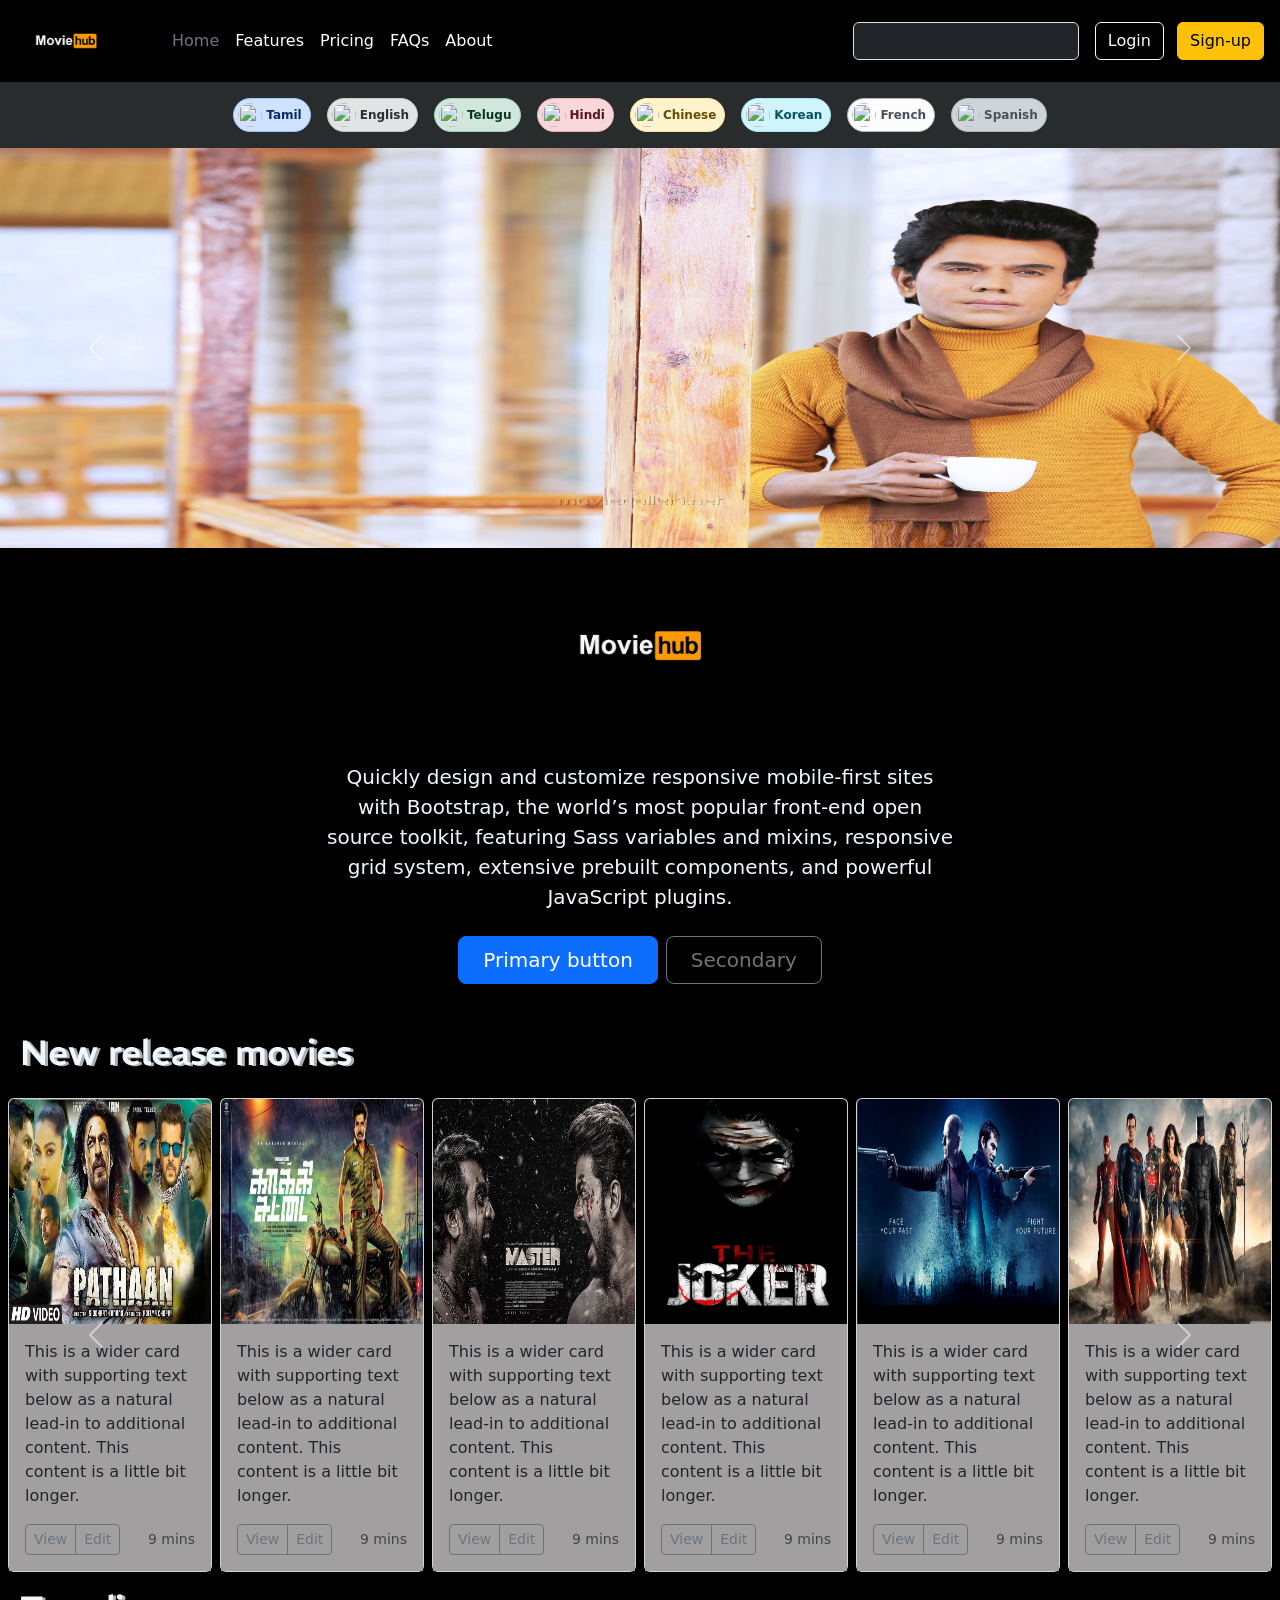
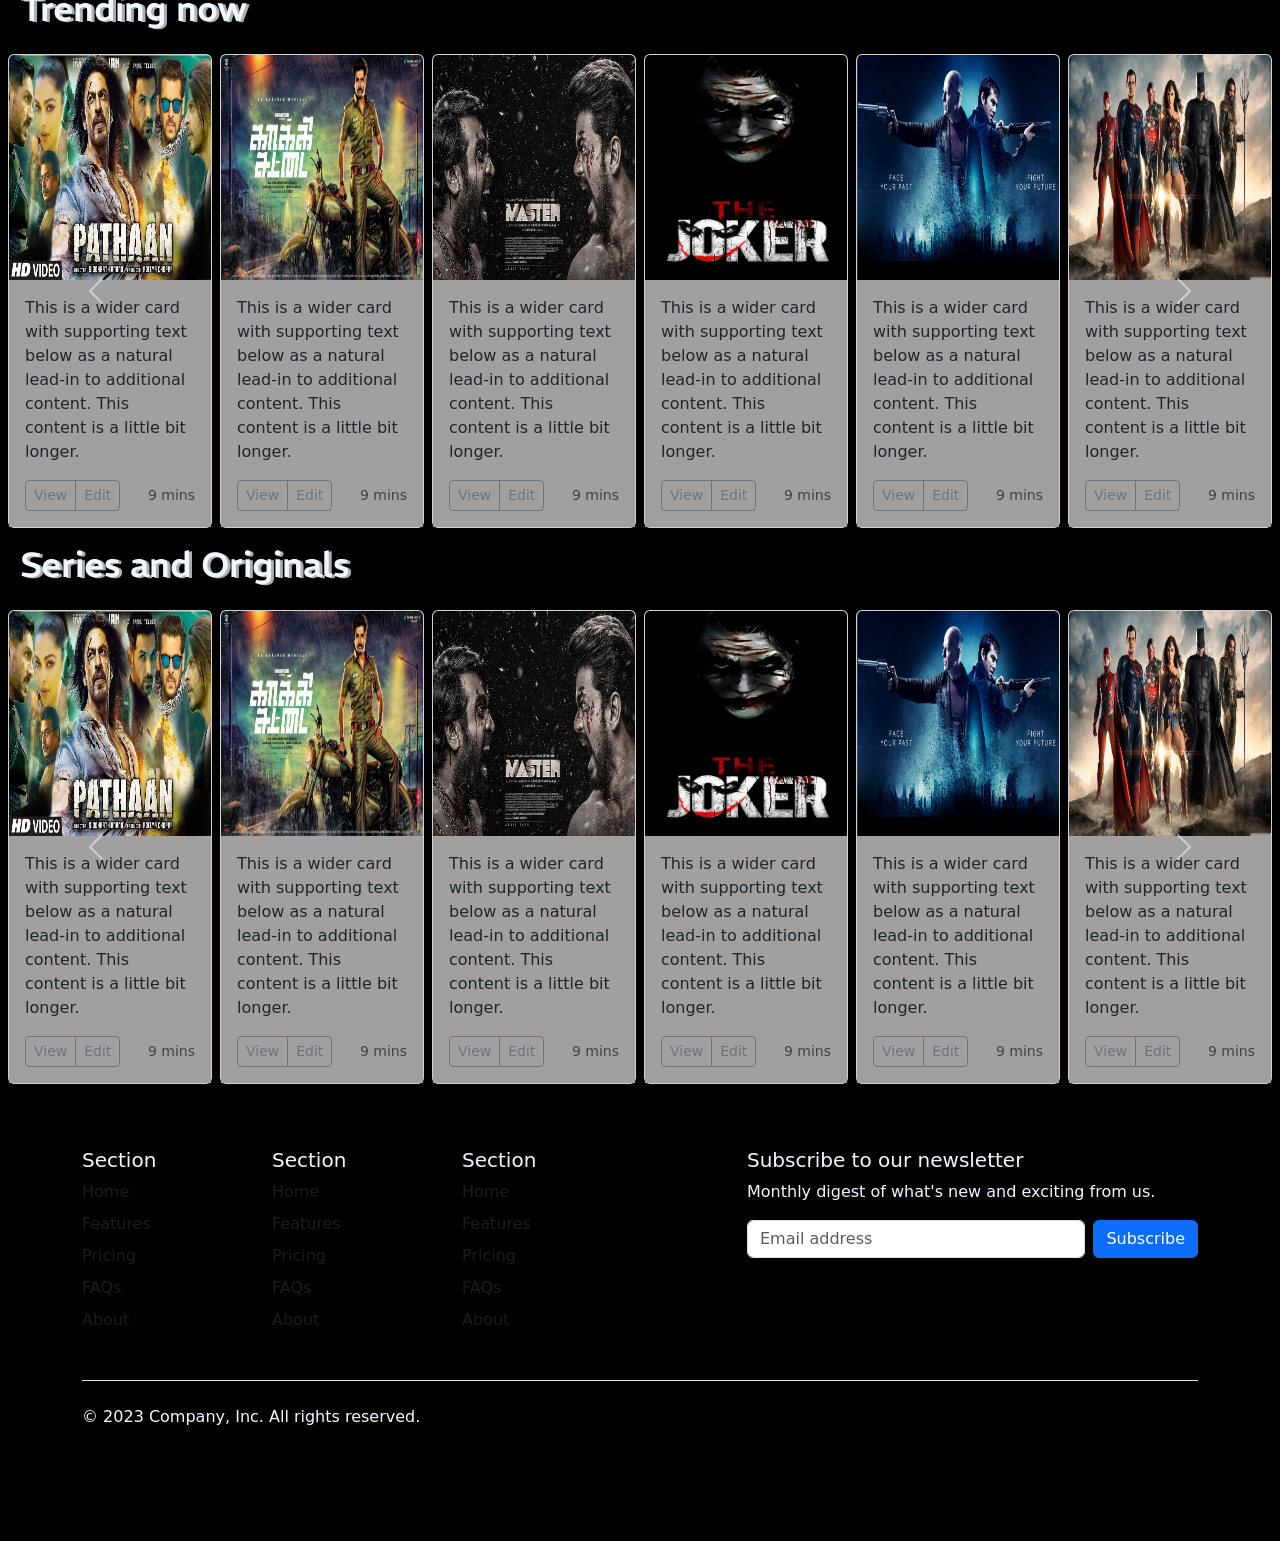
==== index.html @ 7dfe5f11 "file name change" ====
<!DOCTYPE html>
<html lang="en">
    <title>demo page</title>
    <link href="https://cdn.jsdelivr.net/npm/bootstrap@5.3.1/dist/css/bootstrap.min.css" rel="stylesheet" integrity="sha384-4bw+/aepP/YC94hEpVNVgiZdgIC5+VKNBQNGCHeKRQN+PtmoHDEXuppvnDJzQIu9" crossorigin="anonymous">
    <script src="https://cdn.jsdelivr.net/npm/bootstrap@5.3.1/dist/js/bootstrap.bundle.min.js" integrity="sha384-HwwvtgBNo3bZJJLYd8oVXjrBZt8cqVSpeBNS5n7C8IVInixGAoxmnlMuBnhbgrkm" crossorigin="anonymous"></script>

<head>
    <meta charset="UTF-8">
    <meta name="viewport" content="width=device-width, initial-scale=1.0">
    <title>Document</title>
    <link rel="stylesheet" href="Style.css">
    <link href="css/bootstrap.css" rel="stylesheet" type="text/css" />
    <script src="js/bootstrap.js"></script>
    <script src="js/jquery-1.7.1.min.js"></script>
    <script src="js/bootstrap-transition.js"></script>
    <link rel="stylesheet" href="style.css">
    <link rel="preconnect" href="https://fonts.googleapis.com">
<link rel="preconnect" href="https://fonts.gstatic.com" crossorigin>
<link href="https://fonts.googleapis.com/css2?family=REM:wght@300&display=swap" rel="stylesheet">
</head>
<body style="background-color: black;">
    <header class="p-3" style="">
        <div class="container.fluid">

          <div class="d-flex flex-wrap align-items-center justify-content-center justify-content-lg-start">
            <img src="images/logo.png " height="50px" border-radius="30px" alt="">
            <a href="/" class="d-flex align-items-center mb-2 mb-lg-0 text-white text-decoration-none">
              <svg class="bi me-2" width="40" height="32" role="img" aria-label="Bootstrap"><use xlink:href="#bootstrap"></use></svg>
            </a>
            
            <ul class="nav col-12 col-lg-auto me-lg-auto mb-2 justify-content-center mb-md-0">
              <li><a href="#" class="nav-link px-2 text-secondary">Home</a></li>
              <li><a href="#" class="nav-link px-2 text-white">Features</a></li>
              <li><a href="#" class="nav-link px-2 text-white">Pricing</a></li>
              <li><a href="#" class="nav-link px-2 text-white">FAQs</a></li>
              <li><a href="#" class="nav-link px-2 text-white">About</a></li>
            </ul>
    
            <form class="col-12 col-lg-auto mb-3 mb-lg-0 me-lg-3" role="search">
              <input type="search" class="form-control form-control-dark text-bg-dark" placeholder="Search..." aria-label="Search">
            </form>
    
            <div class="text-end">
              <button type="button" class="btn btn-outline-light me-2">Login</button>
              <button type="button" class="btn btn-warning">Sign-up</button>
            </div>
          </div>
        </div>
      </header>

      <div class="d-flex gap-3 justify-content-center py-3  " style="background-color: rgb(41, 44, 44);">
        <span class="badge d-flex align-items-center p-1 pe-2 text-primary-emphasis bg-primary-subtle border border-primary-subtle rounded-pill">
          <img class="rounded-circle me-1" width="24" height="24" src="https://github.com/mdo.png" alt="">Tamil
        </span>
        <span class="badge d-flex align-items-center p-1 pe-2 text-secondary-emphasis bg-secondary-subtle border border-secondary-subtle rounded-pill">
          <img class="rounded-circle me-1" width="24" height="24" src="https://github.com/mdo.png" alt="">English
        </span>
        <span class="badge d-flex align-items-center p-1 pe-2 text-success-emphasis bg-success-subtle border border-success-subtle rounded-pill">
          <img class="rounded-circle me-1" width="24" height="24" src="https://github.com/mdo.png" alt="">Telugu
        </span>
        <span class="badge d-flex align-items-center p-1 pe-2 text-danger-emphasis bg-danger-subtle border border-danger-subtle rounded-pill">
          <img class="rounded-circle me-1" width="24" height="24" src="https://github.com/mdo.png" alt="">Hindi
        </span>
        <span class="badge d-flex align-items-center p-1 pe-2 text-warning-emphasis bg-warning-subtle border border-warning-subtle rounded-pill">
          <img class="rounded-circle me-1" width="24" height="24" src="https://github.com/mdo.png" alt="">Chinese
        </span>
        <span class="badge d-flex align-items-center p-1 pe-2 text-info-emphasis bg-info-subtle border border-info-subtle rounded-pill">
          <img class="rounded-circle me-1" width="24" height="24" src="https://github.com/mdo.png" alt="">Korean
        </span>
        <span class="badge d-flex align-items-center p-1 pe-2 text-dark-emphasis bg-light-subtle border border-dark-subtle rounded-pill">
          <img class="rounded-circle me-1" width="24" height="24" src="https://github.com/mdo.png" alt="">French
        </span>
        <span class="badge d-flex align-items-center p-1 pe-2 text-dark-emphasis bg-dark-subtle border border-dark-subtle rounded-pill">
          <img class="rounded-circle me-1" width="24" height="24" src="https://github.com/mdo.png" alt="">Spanish
        </span>
      </div>
      

      <div id="carouselExample" class="carousel slide">
        <div class="carousel-inner">
          <div class="carousel-item active">
            <img src="images/001.jpg" height="400px" class="d-block w-100" alt="...">
          </div>
          <div class="carousel-item">
            <img src="images/002.jpg" height="400px"  class="d-block w-100" alt="...">
          </div>
          <div class="carousel-item">
            <img src="images/003.jpg" height="400px"  class="d-block w-100" alt="...">
          </div>
          <div class="carousel-item">
            <img src="images/004.jpg" height="400px"  class="d-block w-100" alt="...">
          </div>
        </div>
        <button class="carousel-control-prev" type="button" data-bs-target="#carouselExample" data-bs-slide="prev">
          <span class="carousel-control-prev-icon" aria-hidden="true"></span>
          <span class="visually-hidden">Previous</span>
        </button>
        <button class="carousel-control-next" type="button" data-bs-target="#carouselExample" data-bs-slide="next">
          <span class="carousel-control-next-icon" aria-hidden="true"></span>
          <span class="visually-hidden">Next</span>
        </button>
      </div>


      <div class="px-2 my-5 text-center">
        <img class="d-block mx-auto " src="images/logo.png" alt="" width="200px" height="100px">
        <h1 class="display-5 fw-bold text-body-emphasis" style="color: aliceblue;">Centered hero</h1>
        <div class="col-lg-6 mx-auto">
          <p class="lead mb-4" style="color: aliceblue;">Quickly design and customize responsive mobile-first sites with Bootstrap, the world’s most popular front-end open source toolkit, featuring Sass variables and mixins, responsive grid system, extensive prebuilt components, and powerful JavaScript plugins.</p>
          <div class="d-grid gap-2 d-sm-flex justify-content-sm-center">
            <button type="button" class="btn btn-primary btn-lg px-4 gap-3">Primary button</button>
            <button type="button" class="btn btn-outline-secondary btn-lg px-4">Secondary</button>
          </div>
        </div>
      </div>
      
      <div>
        <h1 style=" font-family: 'REM', sans-serif; color: aliceblue; font-size: 35px; text-shadow: 3px 1px rgb(176, 174, 174) ; padding-left: 20px;"> New release movies </h1>
      </div>

      <div id="carouselone" class="carousel slide">
        <div class="carousel-inner">
          <div class="carousel-item active">
            <div class="row row-cols-1 row-cols-sm-2 row-cols-md-6 g-2 px-2 py-3 " height="20px">
                <div class="col" style="height: 20px;">
                  <div class="card shadow-sm" style=>
                    <img class="card-img-top" src="images/img6.jpg" height="225" alt="">
                    
                    <div class="card-body" style="background-color: rgb(161, 159, 159);">
                      <p class="card-text">This is a wider card with supporting text below as a natural lead-in to additional content. This content is a little bit longer.</p>
                      <div class="d-flex justify-content-between align-items-center">
                        <div class="btn-group">
                          <button type="button" class="btn btn-sm btn-outline-secondary">View</button>
                          <button type="button" class="btn btn-sm btn-outline-secondary">Edit</button>
                        </div>
                        <small class="text-body-secondary">9 mins</small>
                      </div>
                    </div>
                  </div>
                </div>
                <div class="col " >
                  <div class="card shadow-sm">
                    <img class="card-img-top" src="images/img4.jpg" height="225" alt="">
        
        
                    <div class="card-body" style="background-color: rgb(161, 159, 159);">
                      <p class="card-text">This is a wider card with supporting text below as a natural lead-in to additional content. This content is a little bit longer.</p>
                      <div class="d-flex justify-content-between align-items-center">
                        <div class="btn-group">
                          <button type="button" class="btn btn-sm btn-outline-secondary">View</button>
                          <button type="button" class="btn btn-sm btn-outline-secondary">Edit</button>
                        </div>
                        <small class="text-body-secondary">9 mins</small>
                      </div>
                    </div>
                  </div>
                </div>
                <div class="col">
                  <div class="card shadow-sm">
                    <img class="card-img-top" src="images/img5.jpg" height="225" alt="">
        
                    <div class="card-body" style="background-color: rgb(161, 159, 159);">
                      <p class="card-text">This is a wider card with supporting text below as a natural lead-in to additional content. This content is a little bit longer.</p>
                      <div class="d-flex justify-content-between align-items-center">
                        <div class="btn-group">
                          <button type="button" class="btn btn-sm btn-outline-secondary">View</button>
                          <button type="button" class="btn btn-sm btn-outline-secondary">Edit</button>
                        </div>
                        <small class="text-body-secondary">9 mins</small>
                      </div>
                    </div>
                  </div>
                </div>
        
                <div class="col">
                  <div class="card shadow-sm">
                    <img class="card-img-top" src="images/m4.jpg" height="225" alt="">
        
                    <div class="card-body" style="background-color: rgb(161, 159, 159);">
                      <p class="card-text">This is a wider card with supporting text below as a natural lead-in to additional content. This content is a little bit longer.</p>
                      <div class="d-flex justify-content-between align-items-center">
                        <div class="btn-group">
                          <button type="button" class="btn btn-sm btn-outline-secondary">View</button>
                          <button type="button" class="btn btn-sm btn-outline-secondary">Edit</button>
                        </div>
                        <small class="text-body-secondary">9 mins</small>
                      </div>
                    </div>
                  </div>
                </div>
                <div class="col">
                  <div class="card shadow-sm">
                    <img class="card-img-top" src="images/m5.webp" height="225" alt="">
        
                    <div class="card-body" style="background-color: rgb(161, 159, 159);">
                      <p class="card-text">This is a wider card with supporting text below as a natural lead-in to additional content. This content is a little bit longer.</p>
                      <div class="d-flex justify-content-between align-items-center">
                        <div class="btn-group">
                          <button type="button" class="btn btn-sm btn-outline-secondary">View</button>
                          <button type="button" class="btn btn-sm btn-outline-secondary">Edit</button>
                        </div>
                        <small class="text-body-secondary">9 mins</small>
                      </div>
                    </div>
                  </div>
                </div>
                <div class="col">
                  <div class="card shadow-sm">
                    <img class="card-img-top" src="images/m6.jpg" height="225" alt="">
        
                    <div class="card-body" style="background-color: rgb(161, 159, 159);">
                      <p class="card-text">This is a wider card with supporting text below as a natural lead-in to additional content. This content is a little bit longer.</p>
                      <div class="d-flex justify-content-between align-items-center">
                        <div class="btn-group">
                          <button type="button" class="btn btn-sm btn-outline-secondary">View</button>
                          <button type="button" class="btn btn-sm btn-outline-secondary">Edit</button>
                        </div>
                        <small class="text-body-secondary">9 mins</small>
                      </div>
                    </div>
                  </div>
                </div>
        
                
              </div>
        
          </div>
          <div class="carousel-item">
            <div class="row row-cols-1 row-cols-sm-2 row-cols-md-6 g-2 px-2 py-3 " height="20px">
                <div class="col" style="height: 20px;">
                  <div class="card shadow-sm" style=>
                    <img class="card-img-top" src="images/img6.jpg" height="225" alt="">
                    
                    <div class="card-body" style="background-color: rgb(161, 159, 159);">
                      <p class="card-text">This is a wider card with supporting text below as a natural lead-in to additional content. This content is a little bit longer.</p>
                      <div class="d-flex justify-content-between align-items-center">
                        <div class="btn-group">
                          <button type="button" class="btn btn-sm btn-outline-secondary">View</button>
                          <button type="button" class="btn btn-sm btn-outline-secondary">Edit</button>
                        </div>
                        <small class="text-body-secondary">9 mins</small>
                      </div>
                    </div>
                  </div>
                </div>
                <div class="col " >
                  <div class="card shadow-sm">
                    <img class="card-img-top" src="images/img4.jpg" height="225" alt="">
        
        
                    <div class="card-body" style="background-color: rgb(161, 159, 159);">
                      <p class="card-text">This is a wider card with supporting text below as a natural lead-in to additional content. This content is a little bit longer.</p>
                      <div class="d-flex justify-content-between align-items-center">
                        <div class="btn-group">
                          <button type="button" class="btn btn-sm btn-outline-secondary">View</button>
                          <button type="button" class="btn btn-sm btn-outline-secondary">Edit</button>
                        </div>
                        <small class="text-body-secondary">9 mins</small>
                      </div>
                    </div>
                  </div>
                </div>
                <div class="col">
                  <div class="card shadow-sm">
                    <img class="card-img-top" src="images/img5.jpg" height="225" alt="">
        
                    <div class="card-body" style="background-color: rgb(161, 159, 159);">
                      <p class="card-text">This is a wider card with supporting text below as a natural lead-in to additional content. This content is a little bit longer.</p>
                      <div class="d-flex justify-content-between align-items-center">
                        <div class="btn-group">
                          <button type="button" class="btn btn-sm btn-outline-secondary">View</button>
                          <button type="button" class="btn btn-sm btn-outline-secondary">Edit</button>
                        </div>
                        <small class="text-body-secondary">9 mins</small>
                      </div>
                    </div>
                  </div>
                </div>
        
                <div class="col">
                  <div class="card shadow-sm">
                    <img class="card-img-top" src="images/m4.jpg" height="225" alt="">
        
                    <div class="card-body" style="background-color: rgb(161, 159, 159);">
                      <p class="card-text">This is a wider card with supporting text below as a natural lead-in to additional content. This content is a little bit longer.</p>
                      <div class="d-flex justify-content-between align-items-center">
                        <div class="btn-group">
                          <button type="button" class="btn btn-sm btn-outline-secondary">View</button>
                          <button type="button" class="btn btn-sm btn-outline-secondary">Edit</button>
                        </div>
                        <small class="text-body-secondary">9 mins</small>
                      </div>
                    </div>
                  </div>
                </div>
                <div class="col">
                  <div class="card shadow-sm">
                    <img class="card-img-top" src="images/m5.webp" height="225" alt="">
        
                    <div class="card-body" style="background-color: rgb(161, 159, 159);">
                      <p class="card-text">This is a wider card with supporting text below as a natural lead-in to additional content. This content is a little bit longer.</p>
                      <div class="d-flex justify-content-between align-items-center">
                        <div class="btn-group">
                          <button type="button" class="btn btn-sm btn-outline-secondary">View</button>
                          <button type="button" class="btn btn-sm btn-outline-secondary">Edit</button>
                        </div>
                        <small class="text-body-secondary">9 mins</small>
                      </div>
                    </div>
                  </div>
                </div>
                <div class="col">
                  <div class="card shadow-sm">
                    <img class="card-img-top" src="images/m6.jpg" height="225" alt="">
        
                    <div class="card-body" style="background-color: rgb(161, 159, 159);">
                      <p class="card-text">This is a wider card with supporting text below as a natural lead-in to additional content. This content is a little bit longer.</p>
                      <div class="d-flex justify-content-between align-items-center">
                        <div class="btn-group">
                          <button type="button" class="btn btn-sm btn-outline-secondary">View</button>
                          <button type="button" class="btn btn-sm btn-outline-secondary">Edit</button>
                        </div>
                        <small class="text-body-secondary">9 mins</small>
                      </div>
                    </div>
                  </div>
                </div>
        
                
              </div>
        
          </div>
          <div class="carousel-item">
            <div class="row row-cols-1 row-cols-sm-2 row-cols-md-6 g-2 px-2 py-3 " height="20px">
                <div class="col" style="height: 20px;">
                  <div class="card shadow-sm" style=>
                    <img class="card-img-top" src="images/img5.jpg" height="225" alt="">
                    
                    <div class="card-body" style="background-color: rgb(161, 159, 159);">
                      <p class="card-text">This is a wider card with supporting text below as a natural lead-in to additional content. This content is a little bit longer.</p>
                      <div class="d-flex justify-content-between align-items-center">
                        <div class="btn-group">
                          <button type="button" class="btn btn-sm btn-outline-secondary">View</button>
                          <button type="button" class="btn btn-sm btn-outline-secondary">Edit</button>
                        </div>
                        <small class="text-body-secondary">9 mins</small>
                      </div>
                    </div>
                  </div>
                </div>
                <div class="col " >
                  <div class="card shadow-sm">
                    <img class="card-img-top" src="images/m10.jpg" height="225" alt="">
        
        
                    <div class="card-body" style="background-color: rgb(161, 159, 159);">
                      <p class="card-text">This is a wider card with supporting text below as a natural lead-in to additional content. This content is a little bit longer.</p>
                      <div class="d-flex justify-content-between align-items-center">
                        <div class="btn-group">
                          <button type="button" class="btn btn-sm btn-outline-secondary">View</button>
                          <button type="button" class="btn btn-sm btn-outline-secondary">Edit</button>
                        </div>
                        <small class="text-body-secondary">9 mins</small>
                      </div>
                    </div>
                  </div>
                </div>
                <div class="col">
                  <div class="card shadow-sm">
                    <img class="card-img-top" src="images/img5.jpg" height="225" alt="">
        
                    <div class="card-body" style="background-color: rgb(161, 159, 159);">
                      <p class="card-text">This is a wider card with supporting text below as a natural lead-in to additional content. This content is a little bit longer.</p>
                      <div class="d-flex justify-content-between align-items-center">
                        <div class="btn-group">
                          <button type="button" class="btn btn-sm btn-outline-secondary">View</button>
                          <button type="button" class="btn btn-sm btn-outline-secondary">Edit</button>
                        </div>
                        <small class="text-body-secondary">9 mins</small>
                      </div>
                    </div>
                  </div>
                </div>
        
                <div class="col">
                  <div class="card shadow-sm">
                    <img class="card-img-top" src="images/m4.jpg" height="225" alt="">
        
                    <div class="card-body" style="background-color: rgb(161, 159, 159);">
                      <p class="card-text">This is a wider card with supporting text below as a natural lead-in to additional content. This content is a little bit longer.</p>
                      <div class="d-flex justify-content-between align-items-center">
                        <div class="btn-group">
                          <button type="button" class="btn btn-sm btn-outline-secondary">View</button>
                          <button type="button" class="btn btn-sm btn-outline-secondary">Edit</button>
                        </div>
                        <small class="text-body-secondary">9 mins</small>
                      </div>
                    </div>
                  </div>
                </div>
                <div class="col">
                  <div class="card shadow-sm">
                    <img class="card-img-top" src="images/m5.webp" height="225" alt="">
        
                    <div class="card-body" style="background-color: rgb(161, 159, 159);">
                      <p class="card-text">This is a wider card with supporting text below as a natural lead-in to additional content. This content is a little bit longer.</p>
                      <div class="d-flex justify-content-between align-items-center">
                        <div class="btn-group">
                          <button type="button" class="btn btn-sm btn-outline-secondary">View</button>
                          <button type="button" class="btn btn-sm btn-outline-secondary">Edit</button>
                        </div>
                        <small class="text-body-secondary">9 mins</small>
                      </div>
                    </div>
                  </div>
                </div>
                <div class="col">
                  <div class="card shadow-sm">
                    <img class="card-img-top" src="images/m6.jpg" height="225" alt="">
        
                    <div class="card-body" style="background-color: rgb(161, 159, 159);">
                      <p class="card-text">This is a wider card with supporting text below as a natural lead-in to additional content. This content is a little bit longer.</p>
                      <div class="d-flex justify-content-between align-items-center">
                        <div class="btn-group">
                          <button type="button" class="btn btn-sm btn-outline-secondary">View</button>
                          <button type="button" class="btn btn-sm btn-outline-secondary">Edit</button>
                        </div>
                        <small class="text-body-secondary">9 mins</small>
                      </div>
                    </div>
                  </div>
                </div>
        
                
              </div>
        
          </div>
        </div>
        <button class="carousel-control-prev" type="button" data-bs-target="#carouselone" data-bs-slide="prev">
          <span class="carousel-control-prev-icon" aria-hidden="true"></span>
          <span class="visually-hidden">Previous</span>
        </button>
        <button class="carousel-control-next" type="button" data-bs-target="#carouselone" data-bs-slide="next">
          <span class="carousel-control-next-icon" aria-hidden="true"></span>
          <span class="visually-hidden">Next</span>
        </button>
      </div>

      

      <div>
        <h1 style=" font-family: 'REM', sans-serif; color: aliceblue; font-size: 35px; text-shadow: 3px 1px rgb(176, 174, 174) ; padding-left: 20px;"> Trending now </h1>
      </div>


      <div id="carouseltwo" class="carousel slide">
        <div class="carousel-inner">
          <div class="carousel-item active">
            <div class="row row-cols-1 row-cols-sm-2 row-cols-md-6 g-2 px-2 py-3 " height="20px">
                <div class="col" style="height: 20px;">
                  <div class="card shadow-sm" style=>
                    <img class="card-img-top" src="images/img6.jpg" height="225" alt="">
                    
                    <div class="card-body" style="background-color: rgb(161, 159, 159);">
                      <p class="card-text">This is a wider card with supporting text below as a natural lead-in to additional content. This content is a little bit longer.</p>
                      <div class="d-flex justify-content-between align-items-center">
                        <div class="btn-group">
                          <button type="button" class="btn btn-sm btn-outline-secondary">View</button>
                          <button type="button" class="btn btn-sm btn-outline-secondary">Edit</button>
                        </div>
                        <small class="text-body-secondary">9 mins</small>
                      </div>
                    </div>
                  </div>
                </div>
                <div class="col " >
                  <div class="card shadow-sm">
                    <img class="card-img-top" src="images/img4.jpg" height="225" alt="">
        
        
                    <div class="card-body" style="background-color: rgb(161, 159, 159);">
                      <p class="card-text">This is a wider card with supporting text below as a natural lead-in to additional content. This content is a little bit longer.</p>
                      <div class="d-flex justify-content-between align-items-center">
                        <div class="btn-group">
                          <button type="button" class="btn btn-sm btn-outline-secondary">View</button>
                          <button type="button" class="btn btn-sm btn-outline-secondary">Edit</button>
                        </div>
                        <small class="text-body-secondary">9 mins</small>
                      </div>
                    </div>
                  </div>
                </div>
                <div class="col">
                  <div class="card shadow-sm">
                    <img class="card-img-top" src="images/img5.jpg" height="225" alt="">
        
                    <div class="card-body" style="background-color: rgb(161, 159, 159);">
                      <p class="card-text">This is a wider card with supporting text below as a natural lead-in to additional content. This content is a little bit longer.</p>
                      <div class="d-flex justify-content-between align-items-center">
                        <div class="btn-group">
                          <button type="button" class="btn btn-sm btn-outline-secondary">View</button>
                          <button type="button" class="btn btn-sm btn-outline-secondary">Edit</button>
                        </div>
                        <small class="text-body-secondary">9 mins</small>
                      </div>
                    </div>
                  </div>
                </div>
        
                <div class="col">
                  <div class="card shadow-sm">
                    <img class="card-img-top" src="images/m4.jpg" height="225" alt="">
        
                    <div class="card-body" style="background-color: rgb(161, 159, 159);">
                      <p class="card-text">This is a wider card with supporting text below as a natural lead-in to additional content. This content is a little bit longer.</p>
                      <div class="d-flex justify-content-between align-items-center">
                        <div class="btn-group">
                          <button type="button" class="btn btn-sm btn-outline-secondary">View</button>
                          <button type="button" class="btn btn-sm btn-outline-secondary">Edit</button>
                        </div>
                        <small class="text-body-secondary">9 mins</small>
                      </div>
                    </div>
                  </div>
                </div>
                <div class="col">
                  <div class="card shadow-sm">
                    <img class="card-img-top" src="images/m5.webp" height="225" alt="">
        
                    <div class="card-body" style="background-color: rgb(161, 159, 159);">
                      <p class="card-text">This is a wider card with supporting text below as a natural lead-in to additional content. This content is a little bit longer.</p>
                      <div class="d-flex justify-content-between align-items-center">
                        <div class="btn-group">
                          <button type="button" class="btn btn-sm btn-outline-secondary">View</button>
                          <button type="button" class="btn btn-sm btn-outline-secondary">Edit</button>
                        </div>
                        <small class="text-body-secondary">9 mins</small>
                      </div>
                    </div>
                  </div>
                </div>
                <div class="col">
                  <div class="card shadow-sm">
                    <img class="card-img-top" src="images/m6.jpg" height="225" alt="">
        
                    <div class="card-body" style="background-color: rgb(161, 159, 159);">
                      <p class="card-text">This is a wider card with supporting text below as a natural lead-in to additional content. This content is a little bit longer.</p>
                      <div class="d-flex justify-content-between align-items-center">
                        <div class="btn-group">
                          <button type="button" class="btn btn-sm btn-outline-secondary">View</button>
                          <button type="button" class="btn btn-sm btn-outline-secondary">Edit</button>
                        </div>
                        <small class="text-body-secondary">9 mins</small>
                      </div>
                    </div>
                  </div>
                </div>
        
                
              </div>
        
          </div>
          <div class="carousel-item">
            <div class="row row-cols-1 row-cols-sm-2 row-cols-md-6 g-2 px-2 py-3 " height="20px">
                <div class="col" style="height: 20px;">
                  <div class="card shadow-sm" style=>
                    <img class="card-img-top" src="images/img6.jpg" height="225" alt="">
                    
                    <div class="card-body" style="background-color: rgb(161, 159, 159);">
                      <p class="card-text">This is a wider card with supporting text below as a natural lead-in to additional content. This content is a little bit longer.</p>
                      <div class="d-flex justify-content-between align-items-center">
                        <div class="btn-group">
                          <button type="button" class="btn btn-sm btn-outline-secondary">View</button>
                          <button type="button" class="btn btn-sm btn-outline-secondary">Edit</button>
                        </div>
                        <small class="text-body-secondary">9 mins</small>
                      </div>
                    </div>
                  </div>
                </div>
                <div class="col " >
                  <div class="card shadow-sm">
                    <img class="card-img-top" src="images/img4.jpg" height="225" alt="">
        
        
                    <div class="card-body" style="background-color: rgb(161, 159, 159);">
                      <p class="card-text">This is a wider card with supporting text below as a natural lead-in to additional content. This content is a little bit longer.</p>
                      <div class="d-flex justify-content-between align-items-center">
                        <div class="btn-group">
                          <button type="button" class="btn btn-sm btn-outline-secondary">View</button>
                          <button type="button" class="btn btn-sm btn-outline-secondary">Edit</button>
                        </div>
                        <small class="text-body-secondary">9 mins</small>
                      </div>
                    </div>
                  </div>
                </div>
                <div class="col">
                  <div class="card shadow-sm">
                    <img class="card-img-top" src="images/img5.jpg" height="225" alt="">
        
                    <div class="card-body" style="background-color: rgb(161, 159, 159);">
                      <p class="card-text">This is a wider card with supporting text below as a natural lead-in to additional content. This content is a little bit longer.</p>
                      <div class="d-flex justify-content-between align-items-center">
                        <div class="btn-group">
                          <button type="button" class="btn btn-sm btn-outline-secondary">View</button>
                          <button type="button" class="btn btn-sm btn-outline-secondary">Edit</button>
                        </div>
                        <small class="text-body-secondary">9 mins</small>
                      </div>
                    </div>
                  </div>
                </div>
        
                <div class="col">
                  <div class="card shadow-sm">
                    <img class="card-img-top" src="images/m4.jpg" height="225" alt="">
        
                    <div class="card-body" style="background-color: rgb(161, 159, 159);">
                      <p class="card-text">This is a wider card with supporting text below as a natural lead-in to additional content. This content is a little bit longer.</p>
                      <div class="d-flex justify-content-between align-items-center">
                        <div class="btn-group">
                          <button type="button" class="btn btn-sm btn-outline-secondary">View</button>
                          <button type="button" class="btn btn-sm btn-outline-secondary">Edit</button>
                        </div>
                        <small class="text-body-secondary">9 mins</small>
                      </div>
                    </div>
                  </div>
                </div>
                <div class="col">
                  <div class="card shadow-sm">
                    <img class="card-img-top" src="images/m5.webp" height="225" alt="">
        
                    <div class="card-body" style="background-color: rgb(161, 159, 159);">
                      <p class="card-text">This is a wider card with supporting text below as a natural lead-in to additional content. This content is a little bit longer.</p>
                      <div class="d-flex justify-content-between align-items-center">
                        <div class="btn-group">
                          <button type="button" class="btn btn-sm btn-outline-secondary">View</button>
                          <button type="button" class="btn btn-sm btn-outline-secondary">Edit</button>
                        </div>
                        <small class="text-body-secondary">9 mins</small>
                      </div>
                    </div>
                  </div>
                </div>
                <div class="col">
                  <div class="card shadow-sm">
                    <img class="card-img-top" src="images/m6.jpg" height="225" alt="">
        
                    <div class="card-body" style="background-color: rgb(161, 159, 159);">
                      <p class="card-text">This is a wider card with supporting text below as a natural lead-in to additional content. This content is a little bit longer.</p>
                      <div class="d-flex justify-content-between align-items-center">
                        <div class="btn-group">
                          <button type="button" class="btn btn-sm btn-outline-secondary">View</button>
                          <button type="button" class="btn btn-sm btn-outline-secondary">Edit</button>
                        </div>
                        <small class="text-body-secondary">9 mins</small>
                      </div>
                    </div>
                  </div>
                </div>
        
                
              </div>
        
          </div>
          <div class="carousel-item">
            <div class="row row-cols-1 row-cols-sm-2 row-cols-md-6 g-2 px-2 py-3 " height="20px">
                <div class="col" style="height: 20px;">
                  <div class="card shadow-sm" style=>
                    <img class="card-img-top" src="images/img5.jpg" height="225" alt="">
                    
                    <div class="card-body" style="background-color: rgb(161, 159, 159);">
                      <p class="card-text">This is a wider card with supporting text below as a natural lead-in to additional content. This content is a little bit longer.</p>
                      <div class="d-flex justify-content-between align-items-center">
                        <div class="btn-group">
                          <button type="button" class="btn btn-sm btn-outline-secondary">View</button>
                          <button type="button" class="btn btn-sm btn-outline-secondary">Edit</button>
                        </div>
                        <small class="text-body-secondary">9 mins</small>
                      </div>
                    </div>
                  </div>
                </div>
                <div class="col " >
                  <div class="card shadow-sm">
                    <img class="card-img-top" src="images/m10.jpg" height="225" alt="">
        
        
                    <div class="card-body" style="background-color: rgb(161, 159, 159);">
                      <p class="card-text">This is a wider card with supporting text below as a natural lead-in to additional content. This content is a little bit longer.</p>
                      <div class="d-flex justify-content-between align-items-center">
                        <div class="btn-group">
                          <button type="button" class="btn btn-sm btn-outline-secondary">View</button>
                          <button type="button" class="btn btn-sm btn-outline-secondary">Edit</button>
                        </div>
                        <small class="text-body-secondary">9 mins</small>
                      </div>
                    </div>
                  </div>
                </div>
                <div class="col">
                  <div class="card shadow-sm">
                    <img class="card-img-top" src="images/img5.jpg" height="225" alt="">
        
                    <div class="card-body" style="background-color: rgb(161, 159, 159);">
                      <p class="card-text">This is a wider card with supporting text below as a natural lead-in to additional content. This content is a little bit longer.</p>
                      <div class="d-flex justify-content-between align-items-center">
                        <div class="btn-group">
                          <button type="button" class="btn btn-sm btn-outline-secondary">View</button>
                          <button type="button" class="btn btn-sm btn-outline-secondary">Edit</button>
                        </div>
                        <small class="text-body-secondary">9 mins</small>
                      </div>
                    </div>
                  </div>
                </div>
        
                <div class="col">
                  <div class="card shadow-sm">
                    <img class="card-img-top" src="images/m4.jpg" height="225" alt="">
        
                    <div class="card-body" style="background-color: rgb(161, 159, 159);">
                      <p class="card-text">This is a wider card with supporting text below as a natural lead-in to additional content. This content is a little bit longer.</p>
                      <div class="d-flex justify-content-between align-items-center">
                        <div class="btn-group">
                          <button type="button" class="btn btn-sm btn-outline-secondary">View</button>
                          <button type="button" class="btn btn-sm btn-outline-secondary">Edit</button>
                        </div>
                        <small class="text-body-secondary">9 mins</small>
                      </div>
                    </div>
                  </div>
                </div>
                <div class="col">
                  <div class="card shadow-sm">
                    <img class="card-img-top" src="images/m5.webp" height="225" alt="">
        
                    <div class="card-body" style="background-color: rgb(161, 159, 159);">
                      <p class="card-text">This is a wider card with supporting text below as a natural lead-in to additional content. This content is a little bit longer.</p>
                      <div class="d-flex justify-content-between align-items-center">
                        <div class="btn-group">
                          <button type="button" class="btn btn-sm btn-outline-secondary">View</button>
                          <button type="button" class="btn btn-sm btn-outline-secondary">Edit</button>
                        </div>
                        <small class="text-body-secondary">9 mins</small>
                      </div>
                    </div>
                  </div>
                </div>
                <div class="col">
                  <div class="card shadow-sm">
                    <img class="card-img-top" src="images/m6.jpg" height="225" alt="">
        
                    <div class="card-body" style="background-color: rgb(161, 159, 159);">
                      <p class="card-text">This is a wider card with supporting text below as a natural lead-in to additional content. This content is a little bit longer.</p>
                      <div class="d-flex justify-content-between align-items-center">
                        <div class="btn-group">
                          <button type="button" class="btn btn-sm btn-outline-secondary">View</button>
                          <button type="button" class="btn btn-sm btn-outline-secondary">Edit</button>
                        </div>
                        <small class="text-body-secondary">9 mins</small>
                      </div>
                    </div>
                  </div>
                </div>
        
                
              </div>
        
          </div>
        </div>
        <button class="carousel-control-prev" type="button" data-bs-target="#carouseltwo" data-bs-slide="prev">
          <span class="carousel-control-prev-icon" aria-hidden="true"></span>
          <span class="visually-hidden">Previous</span>
        </button>
        <button class="carousel-control-next" type="button" data-bs-target="#carouseltwo" data-bs-slide="next">
          <span class="carousel-control-next-icon" aria-hidden="true"></span>
          <span class="visually-hidden">Next</span>
        </button>
      </div>


      <div>
        <h1 style=" font-family: 'REM', sans-serif; color: aliceblue; font-size: 35px; text-shadow: 3px 1px rgb(176, 174, 174) ; padding-left: 20px;"> Series and Originals </h1>
      </div>


      <div id="carouselthree" class="carousel slide">
        <div class="carousel-inner">
          <div class="carousel-item active">
            <div class="row row-cols-1 row-cols-sm-2 row-cols-md-6 g-2 px-2 py-3 " height="20px">
                <div class="col" style="height: 20px;">
                  <div class="card shadow-sm" style=>
                    <img class="card-img-top" src="images/img6.jpg" height="225" alt="">
                    
                    <div class="card-body" style="background-color: rgb(161, 159, 159);">
                      <p class="card-text">This is a wider card with supporting text below as a natural lead-in to additional content. This content is a little bit longer.</p>
                      <div class="d-flex justify-content-between align-items-center">
                        <div class="btn-group">
                          <button type="button" class="btn btn-sm btn-outline-secondary">View</button>
                          <button type="button" class="btn btn-sm btn-outline-secondary">Edit</button>
                        </div>
                        <small class="text-body-secondary">9 mins</small>
                      </div>
                    </div>
                  </div>
                </div>
                <div class="col " >
                  <div class="card shadow-sm">
                    <img class="card-img-top" src="images/img4.jpg" height="225" alt="">
        
        
                    <div class="card-body" style="background-color: rgb(161, 159, 159);">
                      <p class="card-text">This is a wider card with supporting text below as a natural lead-in to additional content. This content is a little bit longer.</p>
                      <div class="d-flex justify-content-between align-items-center">
                        <div class="btn-group">
                          <button type="button" class="btn btn-sm btn-outline-secondary">View</button>
                          <button type="button" class="btn btn-sm btn-outline-secondary">Edit</button>
                        </div>
                        <small class="text-body-secondary">9 mins</small>
                      </div>
                    </div>
                  </div>
                </div>
                <div class="col">
                  <div class="card shadow-sm">
                    <img class="card-img-top" src="images/img5.jpg" height="225" alt="">
        
                    <div class="card-body" style="background-color: rgb(161, 159, 159);">
                      <p class="card-text">This is a wider card with supporting text below as a natural lead-in to additional content. This content is a little bit longer.</p>
                      <div class="d-flex justify-content-between align-items-center">
                        <div class="btn-group">
                          <button type="button" class="btn btn-sm btn-outline-secondary">View</button>
                          <button type="button" class="btn btn-sm btn-outline-secondary">Edit</button>
                        </div>
                        <small class="text-body-secondary">9 mins</small>
                      </div>
                    </div>
                  </div>
                </div>
        
                <div class="col">
                  <div class="card shadow-sm">
                    <img class="card-img-top" src="images/m4.jpg" height="225" alt="">
        
                    <div class="card-body" style="background-color: rgb(161, 159, 159);">
                      <p class="card-text">This is a wider card with supporting text below as a natural lead-in to additional content. This content is a little bit longer.</p>
                      <div class="d-flex justify-content-between align-items-center">
                        <div class="btn-group">
                          <button type="button" class="btn btn-sm btn-outline-secondary">View</button>
                          <button type="button" class="btn btn-sm btn-outline-secondary">Edit</button>
                        </div>
                        <small class="text-body-secondary">9 mins</small>
                      </div>
                    </div>
                  </div>
                </div>
                <div class="col">
                  <div class="card shadow-sm">
                    <img class="card-img-top" src="images/m5.webp" height="225" alt="">
        
                    <div class="card-body" style="background-color: rgb(161, 159, 159);">
                      <p class="card-text">This is a wider card with supporting text below as a natural lead-in to additional content. This content is a little bit longer.</p>
                      <div class="d-flex justify-content-between align-items-center">
                        <div class="btn-group">
                          <button type="button" class="btn btn-sm btn-outline-secondary">View</button>
                          <button type="button" class="btn btn-sm btn-outline-secondary">Edit</button>
                        </div>
                        <small class="text-body-secondary">9 mins</small>
                      </div>
                    </div>
                  </div>
                </div>
                <div class="col">
                  <div class="card shadow-sm">
                    <img class="card-img-top" src="images/m6.jpg" height="225" alt="">
        
                    <div class="card-body" style="background-color: rgb(161, 159, 159);">
                      <p class="card-text">This is a wider card with supporting text below as a natural lead-in to additional content. This content is a little bit longer.</p>
                      <div class="d-flex justify-content-between align-items-center">
                        <div class="btn-group">
                          <button type="button" class="btn btn-sm btn-outline-secondary">View</button>
                          <button type="button" class="btn btn-sm btn-outline-secondary">Edit</button>
                        </div>
                        <small class="text-body-secondary">9 mins</small>
                      </div>
                    </div>
                  </div>
                </div>
        
                
              </div>
        
          </div>
          <div class="carousel-item">
            <div class="row row-cols-1 row-cols-sm-2 row-cols-md-6 g-2 px-2 py-3 " height="20px">
                <div class="col" style="height: 20px;">
                  <div class="card shadow-sm" style=>
                    <img class="card-img-top" src="images/img6.jpg" height="225" alt="">
                    
                    <div class="card-body" style="background-color: rgb(161, 159, 159);">
                      <p class="card-text">This is a wider card with supporting text below as a natural lead-in to additional content. This content is a little bit longer.</p>
                      <div class="d-flex justify-content-between align-items-center">
                        <div class="btn-group">
                          <button type="button" class="btn btn-sm btn-outline-secondary">View</button>
                          <button type="button" class="btn btn-sm btn-outline-secondary">Edit</button>
                        </div>
                        <small class="text-body-secondary">9 mins</small>
                      </div>
                    </div>
                  </div>
                </div>
                <div class="col " >
                  <div class="card shadow-sm">
                    <img class="card-img-top" src="images/img4.jpg" height="225" alt="">
        
        
                    <div class="card-body" style="background-color: rgb(161, 159, 159);">
                      <p class="card-text">This is a wider card with supporting text below as a natural lead-in to additional content. This content is a little bit longer.</p>
                      <div class="d-flex justify-content-between align-items-center">
                        <div class="btn-group">
                          <button type="button" class="btn btn-sm btn-outline-secondary">View</button>
                          <button type="button" class="btn btn-sm btn-outline-secondary">Edit</button>
                        </div>
                        <small class="text-body-secondary">9 mins</small>
                      </div>
                    </div>
                  </div>
                </div>
                <div class="col">
                  <div class="card shadow-sm">
                    <img class="card-img-top" src="images/img5.jpg" height="225" alt="">
        
                    <div class="card-body" style="background-color: rgb(161, 159, 159);">
                      <p class="card-text">This is a wider card with supporting text below as a natural lead-in to additional content. This content is a little bit longer.</p>
                      <div class="d-flex justify-content-between align-items-center">
                        <div class="btn-group">
                          <button type="button" class="btn btn-sm btn-outline-secondary">View</button>
                          <button type="button" class="btn btn-sm btn-outline-secondary">Edit</button>
                        </div>
                        <small class="text-body-secondary">9 mins</small>
                      </div>
                    </div>
                  </div>
                </div>
        
                <div class="col">
                  <div class="card shadow-sm">
                    <img class="card-img-top" src="images/m4.jpg" height="225" alt="">
        
                    <div class="card-body" style="background-color: rgb(161, 159, 159);">
                      <p class="card-text">This is a wider card with supporting text below as a natural lead-in to additional content. This content is a little bit longer.</p>
                      <div class="d-flex justify-content-between align-items-center">
                        <div class="btn-group">
                          <button type="button" class="btn btn-sm btn-outline-secondary">View</button>
                          <button type="button" class="btn btn-sm btn-outline-secondary">Edit</button>
                        </div>
                        <small class="text-body-secondary">9 mins</small>
                      </div>
                    </div>
                  </div>
                </div>
                <div class="col">
                  <div class="card shadow-sm">
                    <img class="card-img-top" src="images/m5.webp" height="225" alt="">
        
                    <div class="card-body" style="background-color: rgb(161, 159, 159);">
                      <p class="card-text">This is a wider card with supporting text below as a natural lead-in to additional content. This content is a little bit longer.</p>
                      <div class="d-flex justify-content-between align-items-center">
                        <div class="btn-group">
                          <button type="button" class="btn btn-sm btn-outline-secondary">View</button>
                          <button type="button" class="btn btn-sm btn-outline-secondary">Edit</button>
                        </div>
                        <small class="text-body-secondary">9 mins</small>
                      </div>
                    </div>
                  </div>
                </div>
                <div class="col">
                  <div class="card shadow-sm">
                    <img class="card-img-top" src="images/m6.jpg" height="225" alt="">
        
                    <div class="card-body" style="background-color: rgb(161, 159, 159);">
                      <p class="card-text">This is a wider card with supporting text below as a natural lead-in to additional content. This content is a little bit longer.</p>
                      <div class="d-flex justify-content-between align-items-center">
                        <div class="btn-group">
                          <button type="button" class="btn btn-sm btn-outline-secondary">View</button>
                          <button type="button" class="btn btn-sm btn-outline-secondary">Edit</button>
                        </div>
                        <small class="text-body-secondary">9 mins</small>
                      </div>
                    </div>
                  </div>
                </div>
        
                
              </div>
        
          </div>
          <div class="carousel-item">
            <div class="row row-cols-1 row-cols-sm-2 row-cols-md-6 g-2 px-2 py-3 " height="20px">
                <div class="col" style="height: 20px;">
                  <div class="card shadow-sm" style=>
                    <img class="card-img-top" src="images/img5.jpg" height="225" alt="">
                    
                    <div class="card-body" style="background-color: rgb(161, 159, 159);">
                      <p class="card-text">This is a wider card with supporting text below as a natural lead-in to additional content. This content is a little bit longer.</p>
                      <div class="d-flex justify-content-between align-items-center">
                        <div class="btn-group">
                          <button type="button" class="btn btn-sm btn-outline-secondary">View</button>
                          <button type="button" class="btn btn-sm btn-outline-secondary">Edit</button>
                        </div>
                        <small class="text-body-secondary">9 mins</small>
                      </div>
                    </div>
                  </div>
                </div>
                <div class="col " >
                  <div class="card shadow-sm">
                    <img class="card-img-top" src="images/m10.jpg" height="225" alt="">
        
        
                    <div class="card-body" style="background-color: rgb(161, 159, 159);">
                      <p class="card-text">This is a wider card with supporting text below as a natural lead-in to additional content. This content is a little bit longer.</p>
                      <div class="d-flex justify-content-between align-items-center">
                        <div class="btn-group">
                          <button type="button" class="btn btn-sm btn-outline-secondary">View</button>
                          <button type="button" class="btn btn-sm btn-outline-secondary">Edit</button>
                        </div>
                        <small class="text-body-secondary">9 mins</small>
                      </div>
                    </div>
                  </div>
                </div>
                <div class="col">
                  <div class="card shadow-sm">
                    <img class="card-img-top" src="images/img5.jpg" height="225" alt="">
        
                    <div class="card-body" style="background-color: rgb(161, 159, 159);">
                      <p class="card-text">This is a wider card with supporting text below as a natural lead-in to additional content. This content is a little bit longer.</p>
                      <div class="d-flex justify-content-between align-items-center">
                        <div class="btn-group">
                          <button type="button" class="btn btn-sm btn-outline-secondary">View</button>
                          <button type="button" class="btn btn-sm btn-outline-secondary">Edit</button>
                        </div>
                        <small class="text-body-secondary">9 mins</small>
                      </div>
                    </div>
                  </div>
                </div>
        
                <div class="col">
                  <div class="card shadow-sm">
                    <img class="card-img-top" src="images/m4.jpg" height="225" alt="">
        
                    <div class="card-body" style="background-color: rgb(161, 159, 159);">
                      <p class="card-text">This is a wider card with supporting text below as a natural lead-in to additional content. This content is a little bit longer.</p>
                      <div class="d-flex justify-content-between align-items-center">
                        <div class="btn-group">
                          <button type="button" class="btn btn-sm btn-outline-secondary">View</button>
                          <button type="button" class="btn btn-sm btn-outline-secondary">Edit</button>
                        </div>
                        <small class="text-body-secondary">9 mins</small>
                      </div>
                    </div>
                  </div>
                </div>
                <div class="col">
                  <div class="card shadow-sm">
                    <img class="card-img-top" src="images/m5.webp" height="225" alt="">
        
                    <div class="card-body" style="background-color: rgb(161, 159, 159);">
                      <p class="card-text">This is a wider card with supporting text below as a natural lead-in to additional content. This content is a little bit longer.</p>
                      <div class="d-flex justify-content-between align-items-center">
                        <div class="btn-group">
                          <button type="button" class="btn btn-sm btn-outline-secondary">View</button>
                          <button type="button" class="btn btn-sm btn-outline-secondary">Edit</button>
                        </div>
                        <small class="text-body-secondary">9 mins</small>
                      </div>
                    </div>
                  </div>
                </div>
                <div class="col">
                  <div class="card shadow-sm">
                    <img class="card-img-top" src="images/m6.jpg" height="225" alt="">
        
                    <div class="card-body" style="background-color: rgb(161, 159, 159);">
                      <p class="card-text">This is a wider card with supporting text below as a natural lead-in to additional content. This content is a little bit longer.</p>
                      <div class="d-flex justify-content-between align-items-center">
                        <div class="btn-group">
                          <button type="button" class="btn btn-sm btn-outline-secondary">View</button>
                          <button type="button" class="btn btn-sm btn-outline-secondary">Edit</button>
                        </div>
                        <small class="text-body-secondary">9 mins</small>
                      </div>
                    </div>
                  </div>
                </div>
        
                
              </div>
        
          </div>
        </div>
        <button class="carousel-control-prev" type="button" data-bs-target="#carouselthree" data-bs-slide="prev">
          <span class="carousel-control-prev-icon" aria-hidden="true"></span>
          <span class="visually-hidden">Previous</span>
        </button>
        <button class="carousel-control-next" type="button" data-bs-target="#carouselthree" data-bs-slide="next">
          <span class="carousel-control-next-icon" aria-hidden="true"></span>
          <span class="visually-hidden">Next</span>
        </button>
      </div>




     
        
    














      <div class="container" style="color: aliceblue;">
        <footer class="py-5" >
          <div class="row" >
            <div class="col-6 col-md-2 mb-3" >
              <h5>Section</h5>
              <ul class="nav flex-column" style="color: aliceblue;">
                <li class="nav-item mb-2"><a href="#" class="nav-link p-0 text-body-secondary">Home</a></li>
                <li class="nav-item mb-2"><a href="#" class="nav-link p-0 text-body-secondary">Features</a></li>
                <li class="nav-item mb-2"><a href="#" class="nav-link p-0 text-body-secondary">Pricing</a></li>
                <li class="nav-item mb-2"><a href="#" class="nav-link p-0 text-body-secondary">FAQs</a></li>
                <li class="nav-item mb-2"><a href="#" class="nav-link p-0 text-body-secondary">About</a></li>
              </ul>
            </div>
      
            <div class="col-6 col-md-2 mb-3">
              <h5>Section</h5>
              <ul class="nav flex-column">
                <li id="bot" class="nav-item mb-2"><a href="#" class="nav-link p-0 text-body-secondary">Home</a></li>
                <li id="bot" class="nav-item mb-2"><a href="#" class="nav-link p-0 text-body-secondary">Features</a></li>
                <li id="bot" class="nav-item mb-2"><a href="#" class="nav-link p-0 text-body-secondary">Pricing</a></li>
                <li id="bot" class="nav-item mb-2"><a href="#" class="nav-link p-0 text-body-secondary">FAQs</a></li>
                <li id="bot" class="nav-item mb-2"><a href="#" class="nav-link p-0 text-body-secondary">About</a></li>
              </ul>
            </div>
      
            <div class="col-6 col-md-2 mb-3 " style="color: aliceblue;">
              <h5>Section</h5>
              <ul class="nav flex-column">
                <li class="nav-item mb-2"><a href="#" class="nav-link p-0 text-body-secondary">Home</a></li>
                <li class="nav-item mb-2"><a href="#" class="nav-link p-0 text-body-secondary">Features</a></li>
                <li class="nav-item mb-2"><a href="#" class="nav-link p-0 text-body-secondary">Pricing</a></li>
                <li class="nav-item mb-2"><a href="#" class="nav-link p-0 text-body-secondary">FAQs</a></li>
                <li class="nav-item mb-2"><a href="#" class="nav-link p-0 text-body-secondary">About</a></li>
              </ul>
            </div>
      
            <div class="col-md-5 offset-md-1 mb-3">
              <form>
                <h5>Subscribe to our newsletter</h5>
                <p>Monthly digest of what's new and exciting from us.</p>
                <div class="d-flex flex-column flex-sm-row w-100 gap-2">
                  <label for="newsletter1" class="visually-hidden">Email address</label>
                  <input id="newsletter1" type="text" class="form-control" placeholder="Email address">
                  <button class="btn btn-primary" type="button">Subscribe</button>
                </div>
              </form>
            </div>
          </div>
      
          <div class="d-flex flex-column flex-sm-row justify-content-between py-4 my-4 border-top">
            <p>© 2023 Company, Inc. All rights reserved.</p>
            <ul class="list-unstyled d-flex">
              <li class="ms-3"><a class="link-body-emphasis" href="#"><svg class="bi" width="24" height="24"><use xlink:href="#twitter"></use></svg></a></li>
              <li class="ms-3"><a class="link-body-emphasis" href="#"><svg class="bi" width="24" height="24"><use xlink:href="#instagram"></use></svg></a></li>
              <li class="ms-3"><a class="link-body-emphasis" href="#"><svg class="bi" width="24" height="24"><use xlink:href="#facebook"></use></svg></a></li>
            </ul>
          </div>
        </footer>
      </div>
    
</body>
</html>
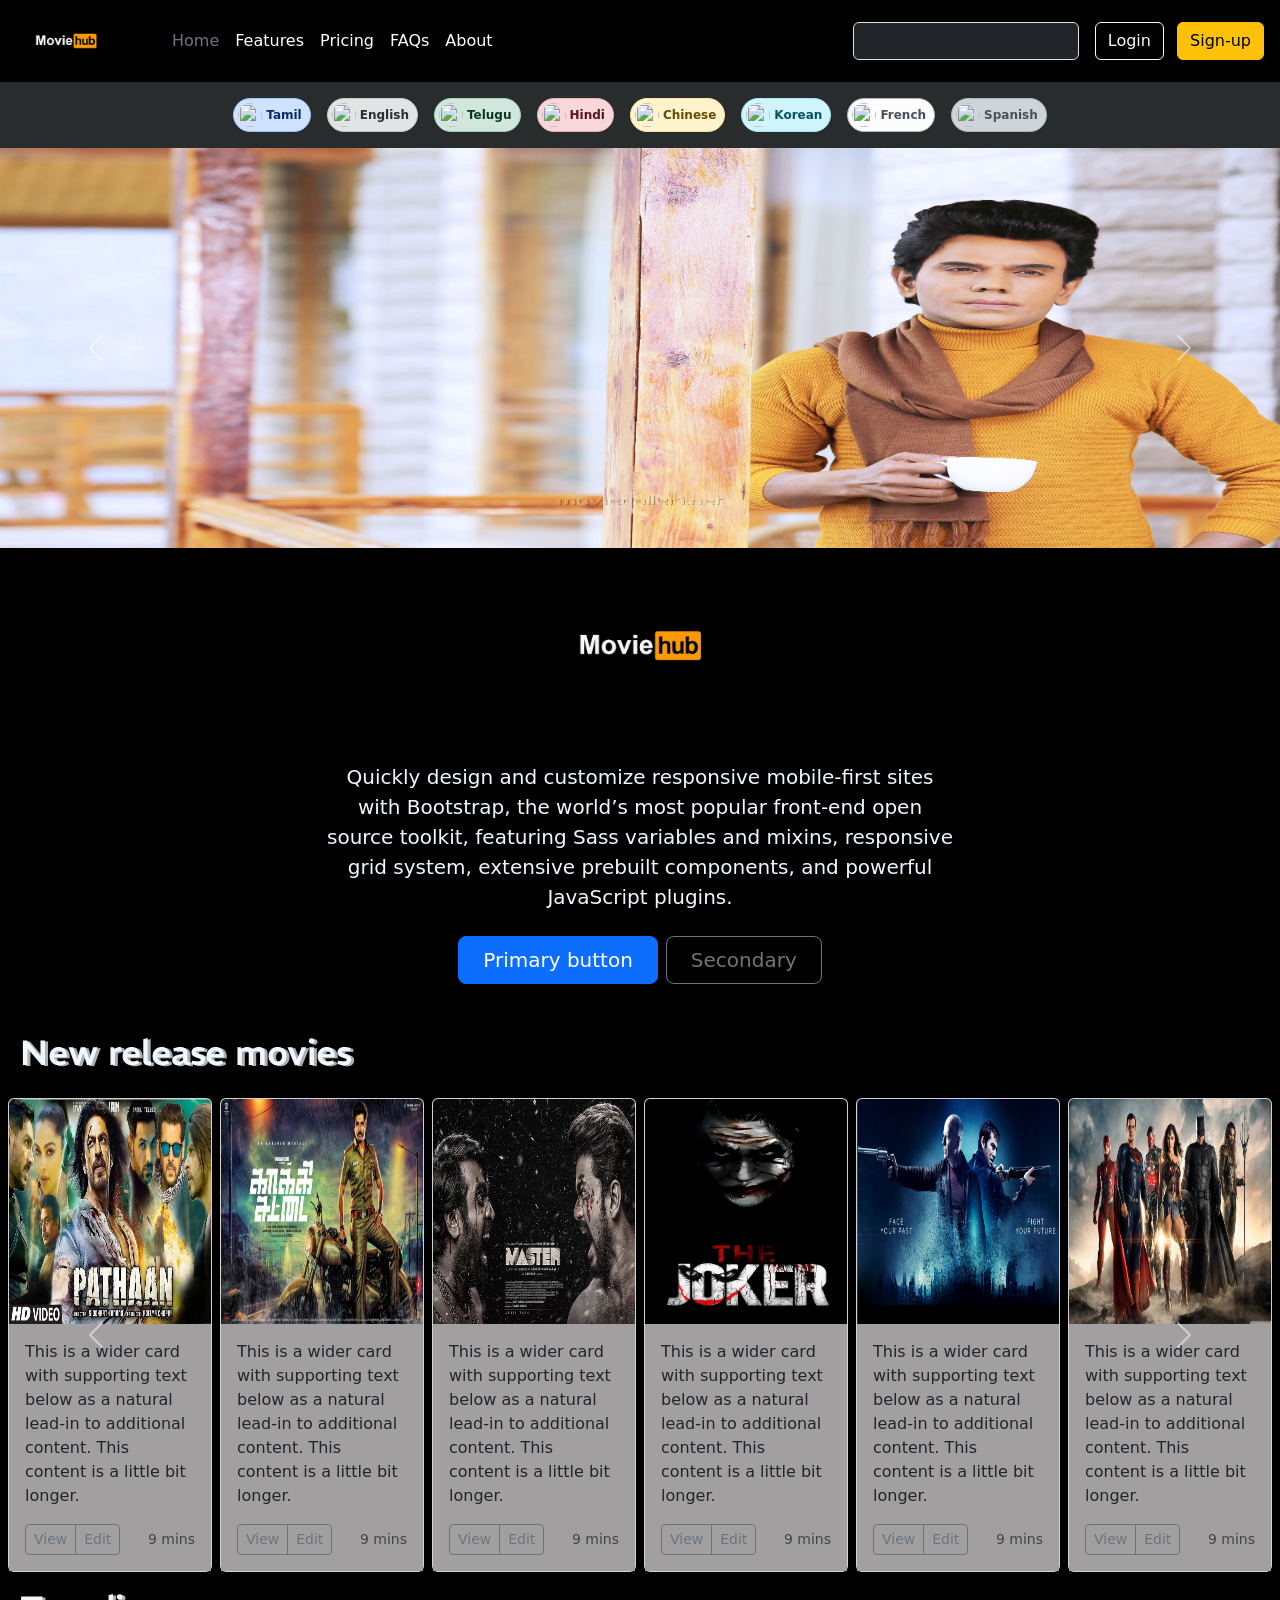
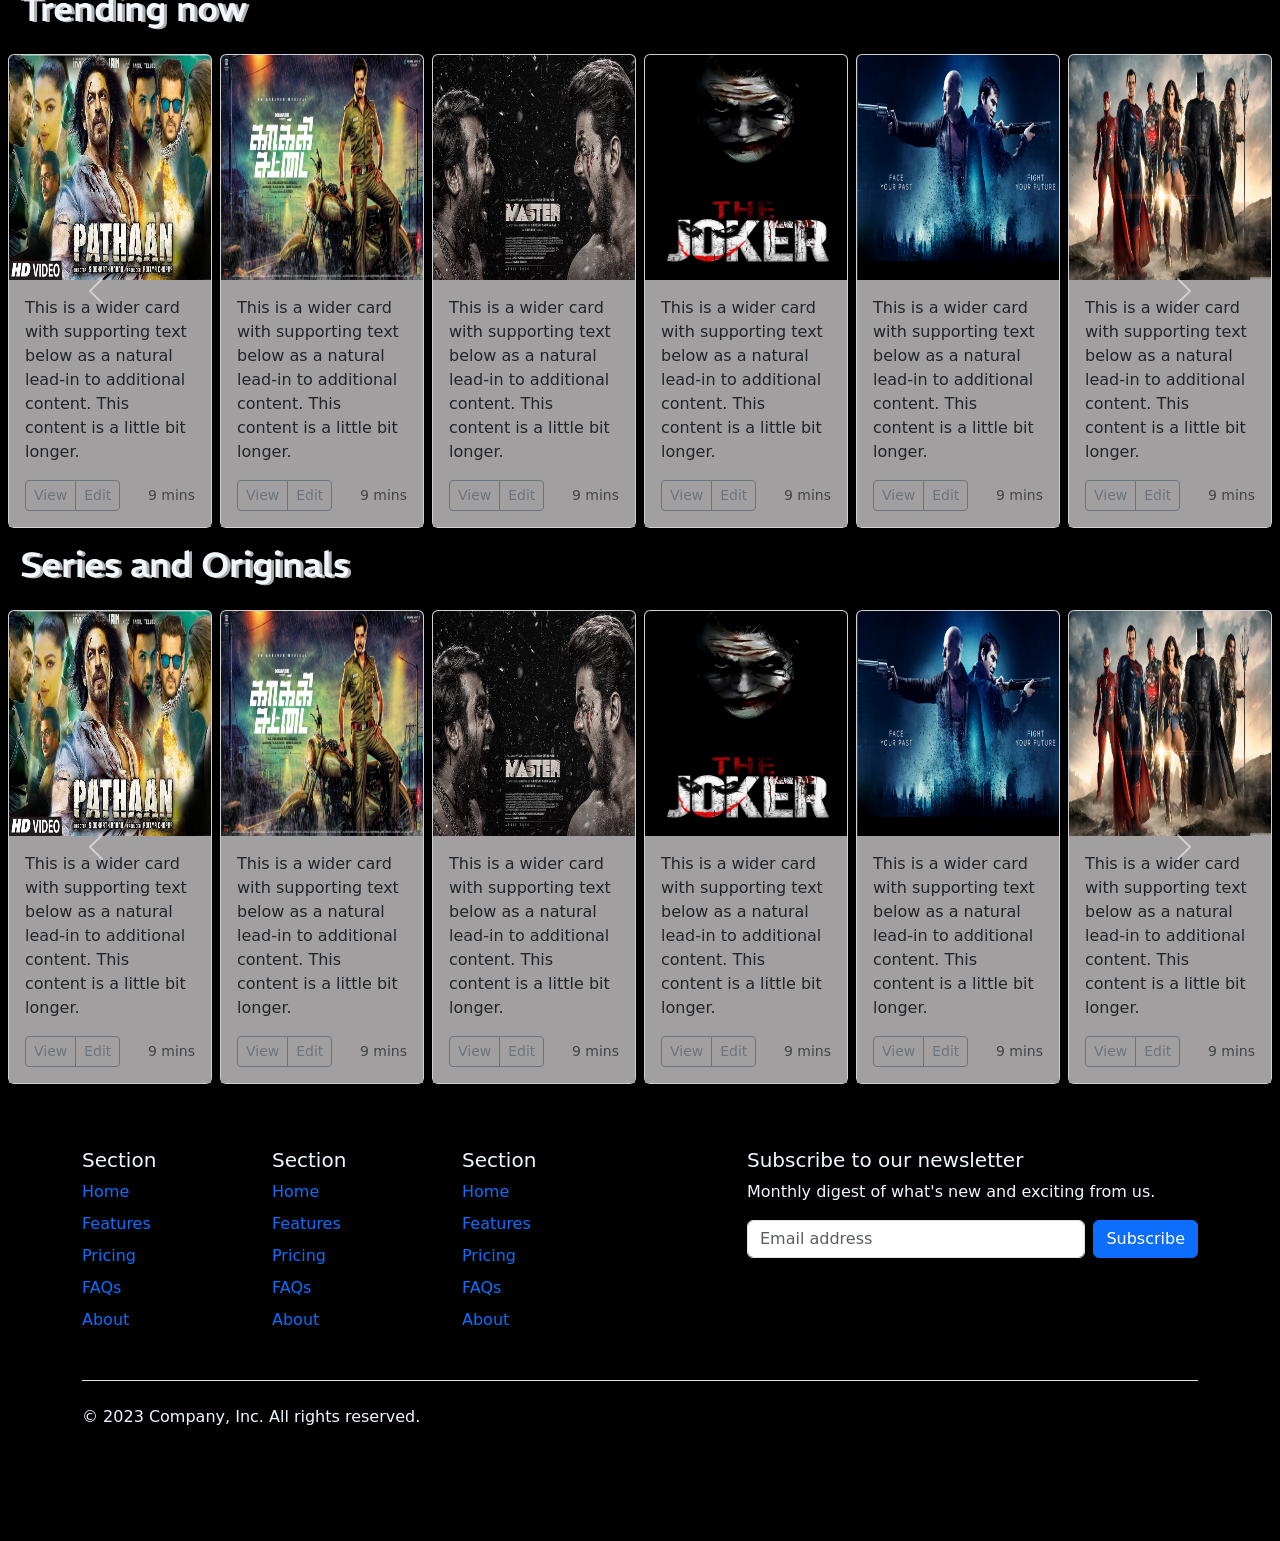
==== commit 902b4dfe: "footer changes" ====
--- a/index.html
+++ b/index.html
@@ -19,6 +19,7 @@
 <link href="https://fonts.googleapis.com/css2?family=REM:wght@300&display=swap" rel="stylesheet">
 </head>
 <body style="background-color: black;">
+  <link rel="stylesheet" href="style.css">
     <header class="p-3" style="">
         <div class="container.fluid">
 
@@ -48,7 +49,7 @@
         </div>
       </header>
 
-      <div class="d-flex gap-3 justify-content-center py-3  " style="background-color: rgb(41, 44, 44);">
+      <div id="lang" class="d-flex  gap-3 justify-content-center py-3  " style="background-color: rgb(41, 44, 44);">
         <span class="badge d-flex align-items-center p-1 pe-2 text-primary-emphasis bg-primary-subtle border border-primary-subtle rounded-pill">
           <img class="rounded-circle me-1" width="24" height="24" src="https://github.com/mdo.png" alt="">Tamil
         </span>
@@ -120,8 +121,8 @@
 
       <div id="carouselone" class="carousel slide">
         <div class="carousel-inner">
-          <div class="carousel-item active">
-            <div class="row row-cols-1 row-cols-sm-2 row-cols-md-6 g-2 px-2 py-3 " height="20px">
+          <div id="caroselitem" class="carousel-item active">
+            <div class="row row-cols-2 row-cols-sm-2 row-cols-md-6 g-2 px-2 py-3 " height="20px">
                 <div class="col" style="height: 20px;">
                   <div class="card shadow-sm" style=>
                     <img class="card-img-top" src="images/img6.jpg" height="225" alt="">
@@ -226,7 +227,7 @@
         
           </div>
           <div class="carousel-item">
-            <div class="row row-cols-1 row-cols-sm-2 row-cols-md-6 g-2 px-2 py-3 " height="20px">
+            <div class="row row-cols-2 row-cols-sm-2 row-cols-md-6 g-2 px-2 py-3 " height="20px">
                 <div class="col" style="height: 20px;">
                   <div class="card shadow-sm" style=>
                     <img class="card-img-top" src="images/img6.jpg" height="225" alt="">
@@ -331,7 +332,7 @@
         
           </div>
           <div class="carousel-item">
-            <div class="row row-cols-1 row-cols-sm-2 row-cols-md-6 g-2 px-2 py-3 " height="20px">
+            <div class="row row-cols-2 row-cols-sm-2 row-cols-md-6 g-2 px-2 py-3 " height="20px">
                 <div class="col" style="height: 20px;">
                   <div class="card shadow-sm" style=>
                     <img class="card-img-top" src="images/img5.jpg" height="225" alt="">
@@ -456,7 +457,7 @@
       <div id="carouseltwo" class="carousel slide">
         <div class="carousel-inner">
           <div class="carousel-item active">
-            <div class="row row-cols-1 row-cols-sm-2 row-cols-md-6 g-2 px-2 py-3 " height="20px">
+            <div class="row row-cols-2 row-cols-sm-2 row-cols-md-6 g-2 px-2 py-3 " height="20px">
                 <div class="col" style="height: 20px;">
                   <div class="card shadow-sm" style=>
                     <img class="card-img-top" src="images/img6.jpg" height="225" alt="">
@@ -790,7 +791,7 @@
       <div id="carouselthree" class="carousel slide">
         <div class="carousel-inner">
           <div class="carousel-item active">
-            <div class="row row-cols-1 row-cols-sm-2 row-cols-md-6 g-2 px-2 py-3 " height="20px">
+            <div class="row row-cols-2 row-cols-sm-2 row-cols-md-6 g-2 px-2 py-3 " height="20px">
                 <div class="col" style="height: 20px;">
                   <div class="card shadow-sm" style=>
                     <img class="card-img-top" src="images/img6.jpg" height="225" alt="">
@@ -895,7 +896,7 @@
         
           </div>
           <div class="carousel-item">
-            <div class="row row-cols-1 row-cols-sm-2 row-cols-md-6 g-2 px-2 py-3 " height="20px">
+            <div class="row row-cols-2 row-cols-sm-2 row-cols-md-6 g-2 px-2 py-3 " height="20px">
                 <div class="col" style="height: 20px;">
                   <div class="card shadow-sm" style=>
                     <img class="card-img-top" src="images/img6.jpg" height="225" alt="">
@@ -1000,7 +1001,7 @@
         
           </div>
           <div class="carousel-item">
-            <div class="row row-cols-1 row-cols-sm-2 row-cols-md-6 g-2 px-2 py-3 " height="20px">
+            <div  class="row row-cols-1 row-cols-sm-2 row-cols-md-6 g-2 px-2 py-3 " height="20px">
                 <div class="col" style="height: 20px;">
                   <div class="card shadow-sm" style=>
                     <img class="card-img-top" src="images/img5.jpg" height="225" alt="">
@@ -1140,34 +1141,34 @@
           <div class="row" >
             <div class="col-6 col-md-2 mb-3" >
               <h5>Section</h5>
-              <ul class="nav flex-column" style="color: aliceblue;">
-                <li class="nav-item mb-2"><a href="#" class="nav-link p-0 text-body-secondary">Home</a></li>
-                <li class="nav-item mb-2"><a href="#" class="nav-link p-0 text-body-secondary">Features</a></li>
-                <li class="nav-item mb-2"><a href="#" class="nav-link p-0 text-body-secondary">Pricing</a></li>
-                <li class="nav-item mb-2"><a href="#" class="nav-link p-0 text-body-secondary">FAQs</a></li>
-                <li class="nav-item mb-2"><a href="#" class="nav-link p-0 text-body-secondary">About</a></li>
+              <ul class="nav flex-column" style="color: rgb(232, 232, 232);">
+                <li class="nav-item mb-2"><a href="#" class="nav-link p-0 ">Home</a></li>
+                <li class="nav-item mb-2"><a href="#" class="nav-link p-0 ">Features</a></li>
+                <li class="nav-item mb-2"><a href="#" class="nav-link p-0 ">Pricing</a></li>
+                <li class="nav-item mb-2"><a href="#" class="nav-link p-0 ">FAQs</a></li>
+                <li class="nav-item mb-2"><a href="#" class="nav-link p-0 ">About</a></li>
               </ul>
             </div>
       
             <div class="col-6 col-md-2 mb-3">
               <h5>Section</h5>
               <ul class="nav flex-column">
-                <li id="bot" class="nav-item mb-2"><a href="#" class="nav-link p-0 text-body-secondary">Home</a></li>
-                <li id="bot" class="nav-item mb-2"><a href="#" class="nav-link p-0 text-body-secondary">Features</a></li>
-                <li id="bot" class="nav-item mb-2"><a href="#" class="nav-link p-0 text-body-secondary">Pricing</a></li>
-                <li id="bot" class="nav-item mb-2"><a href="#" class="nav-link p-0 text-body-secondary">FAQs</a></li>
-                <li id="bot" class="nav-item mb-2"><a href="#" class="nav-link p-0 text-body-secondary">About</a></li>
+                <li id="bot" class="nav-item mb-2 "><a href="#" class="nav-link p-0 ">Home</a></li>
+                <li id="bot" class="nav-item mb-2"><a href="#" class="nav-link p-0 ">Features</a></li>
+                <li id="bot" class="nav-item mb-2"><a href="#" class="nav-link p-0 ">Pricing</a></li>
+                <li id="bot" class="nav-item mb-2"><a href="#" class="nav-link p-0 ">FAQs</a></li>
+                <li id="bot" class="nav-item mb-2"><a href="#" class="nav-link p-0 ">About</a></li>
               </ul>
             </div>
       
             <div class="col-6 col-md-2 mb-3 " style="color: aliceblue;">
               <h5>Section</h5>
               <ul class="nav flex-column">
-                <li class="nav-item mb-2"><a href="#" class="nav-link p-0 text-body-secondary">Home</a></li>
-                <li class="nav-item mb-2"><a href="#" class="nav-link p-0 text-body-secondary">Features</a></li>
-                <li class="nav-item mb-2"><a href="#" class="nav-link p-0 text-body-secondary">Pricing</a></li>
-                <li class="nav-item mb-2"><a href="#" class="nav-link p-0 text-body-secondary">FAQs</a></li>
-                <li class="nav-item mb-2"><a href="#" class="nav-link p-0 text-body-secondary">About</a></li>
+                <li class="nav-item mb-2"><a href="#" class="nav-link p-0">Home</a></li>
+                <li class="nav-item mb-2"><a href="#" class="nav-link p-0">Features</a></li>
+                <li class="nav-item mb-2"><a href="#" class="nav-link p-0">Pricing</a></li>
+                <li class="nav-item mb-2"><a href="#" class="nav-link p-0">FAQs</a></li>
+                <li class="nav-item mb-2"><a href="#" class="nav-link p-0">About</a></li>
               </ul>
             </div>
       
--- a/style.css
+++ b/style.css
@@ -0,0 +1,13 @@
+#lang{
+    flex-wrap: wrap;
+}
+@media screen and (min-width: 400px ){
+    #caroselitem{
+        display: block;
+
+    }
+    
+}
+#bot{
+    color: aliceblue;
+}
--- a/style.css
+++ b/style.css
@@ -0,0 +1,13 @@
+#lang{
+    flex-wrap: wrap;
+}
+@media screen and (min-width: 400px ){
+    #caroselitem{
+        display: block;
+
+    }
+    
+}
+#bot{
+    color: aliceblue;
+}
